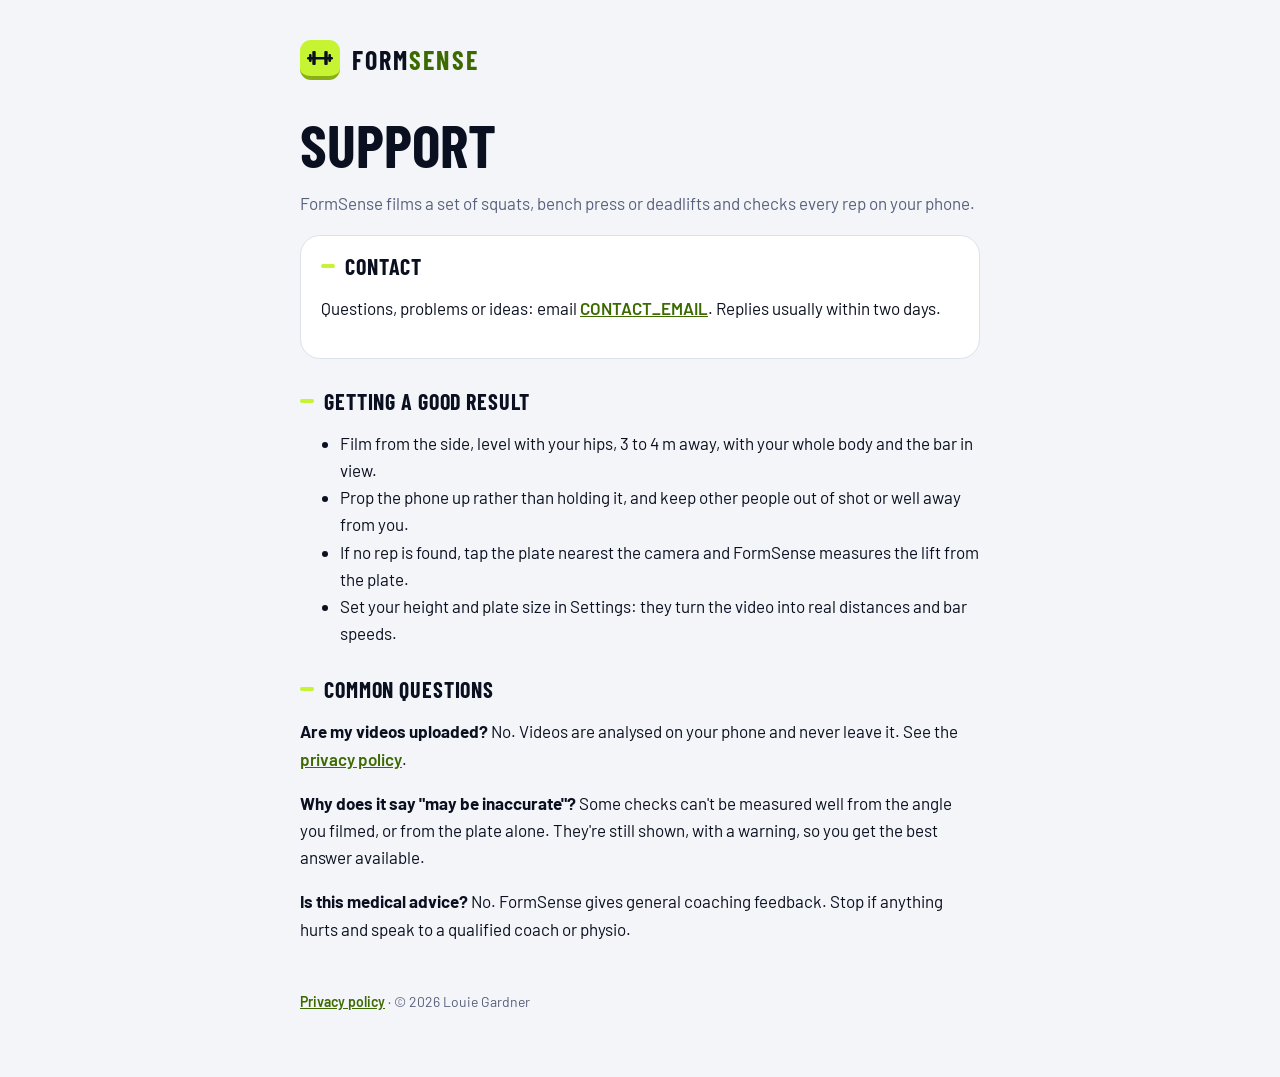
==== index.html @ 8e814369 "Support page and privacy policy (contact email to add before hosting goes live) Co-Authored-By: Clau" ====
<!doctype html><html lang="en"><head><meta charset="utf-8"><meta name="viewport" content="width=device-width, initial-scale=1"><link rel="preconnect" href="https://fonts.googleapis.com"><link rel="stylesheet" href="https://fonts.googleapis.com/css2?family=Barlow+Condensed:wght@700&family=Barlow:wght@400;600&family=JetBrains+Mono:wght@500&display=swap"><link rel="stylesheet" href="style.css"><title>FormSense support</title><meta name="description" content="Help and contact for FormSense, the lifting form check app."></head><body><main>
<a class="brand" href="./"><span class="mark"><svg width="26" height="16" viewBox="0 0 26 16" aria-hidden="true"><rect x="0" y="7" width="26" height="2.4" rx="1.2" fill="#0B1020"/><rect x="2" y="4" width="2.6" height="8" rx="1.1" fill="#0B1020"/><rect x="5.3" y="1" width="3.4" height="14" rx="1.1" fill="#0B1020"/><rect x="17.3" y="1" width="3.4" height="14" rx="1.1" fill="#0B1020"/><rect x="21.4" y="4" width="2.6" height="8" rx="1.1" fill="#0B1020"/></svg></span><b>FORM<span>SENSE</span></b></a>
<h1>Support</h1>
<p class="muted">FormSense films a set of squats, bench press or deadlifts and checks every rep on your phone.</p>
<div class="card"><h2>Contact</h2><p>Questions, problems or ideas: email <a href="mailto:CONTACT_EMAIL">CONTACT_EMAIL</a>. Replies usually within two days.</p></div>
<h2>Getting a good result</h2>
<ul>
<li>Film from the side, level with your hips, 3 to 4 m away, with your whole body and the bar in view.</li>
<li>Prop the phone up rather than holding it, and keep other people out of shot or well away from you.</li>
<li>If no rep is found, tap the plate nearest the camera and FormSense measures the lift from the plate.</li>
<li>Set your height and plate size in Settings: they turn the video into real distances and bar speeds.</li>
</ul>
<h2>Common questions</h2>
<p><b>Are my videos uploaded?</b> No. Videos are analysed on your phone and never leave it. See the <a href="privacy.html">privacy policy</a>.</p>
<p><b>Why does it say "may be inaccurate"?</b> Some checks can't be measured well from the angle you filmed, or from the plate alone. They're still shown, with a warning, so you get the best answer available.</p>
<p><b>Is this medical advice?</b> No. FormSense gives general coaching feedback. Stop if anything hurts and speak to a qualified coach or physio.</p>
<footer><a href="privacy.html">Privacy policy</a> · © 2026 Louie Gardner</footer>
</main></body></html>
---- style.css ----
:root { --bg: #0B1020; --panel: #131A2E; --ink: #EEF1FA; --muted: #8C95B2; --line: #232C45; --lime: #C6F432; --edge: #8AAE16; }
@media (prefers-color-scheme: light) { :root { --bg: #F3F5F9; --panel: #FFFFFF; --ink: #0B1020; --muted: #58617C; --line: #DCE1EB; --lime: #3D6A00; } }
* { box-sizing: border-box; }
body { margin: 0; background: var(--bg); color: var(--ink); font: 400 17px/1.6 "Barlow", system-ui, sans-serif; }
main { max-width: 720px; margin: 0 auto; padding: 40px 20px 64px; }
.brand { display: flex; align-items: center; gap: 12px; text-decoration: none; color: var(--ink); }
.mark { width: 40px; height: 40px; border-radius: 11px; background: #C6F432; border-bottom: 4px solid #8AAE16; display: grid; place-items: center; }
.brand b { font: 700 26px/1 "Barlow Condensed", sans-serif; letter-spacing: .08em; }
.brand b span { color: var(--lime); }
h1 { font: 700 clamp(40px, 9vw, 60px)/.95 "Barlow Condensed", sans-serif; text-transform: uppercase; margin: 36px 0 8px; }
.card h2 { margin-top: 0; }
h2 { font: 700 22px/1.1 "Barlow Condensed", sans-serif; text-transform: uppercase; letter-spacing: .04em; margin: 30px 0 6px; display: flex; align-items: center; gap: 10px; }
h2::before { content: ""; width: 14px; height: 4px; border-radius: 2px; background: #C6F432; }
p, li { color: var(--ink); } .muted { color: var(--muted); }
.date { font: 500 12px/1 "JetBrains Mono", monospace; text-transform: uppercase; letter-spacing: .1em; color: var(--muted); }
.card { background: var(--panel); border: 1px solid var(--line); border-radius: 20px; padding: 18px 20px; margin: 18px 0; }
a { color: var(--lime); font-weight: 600; }
.btn { display: inline-block; background: #C6F432; color: #0B1020; border: 1px solid #8AAE16; border-bottom-width: 4px; border-radius: 16px; padding: 12px 20px; text-decoration: none; font-weight: 600; }
footer { margin-top: 48px; color: var(--muted); font-size: 14px; }
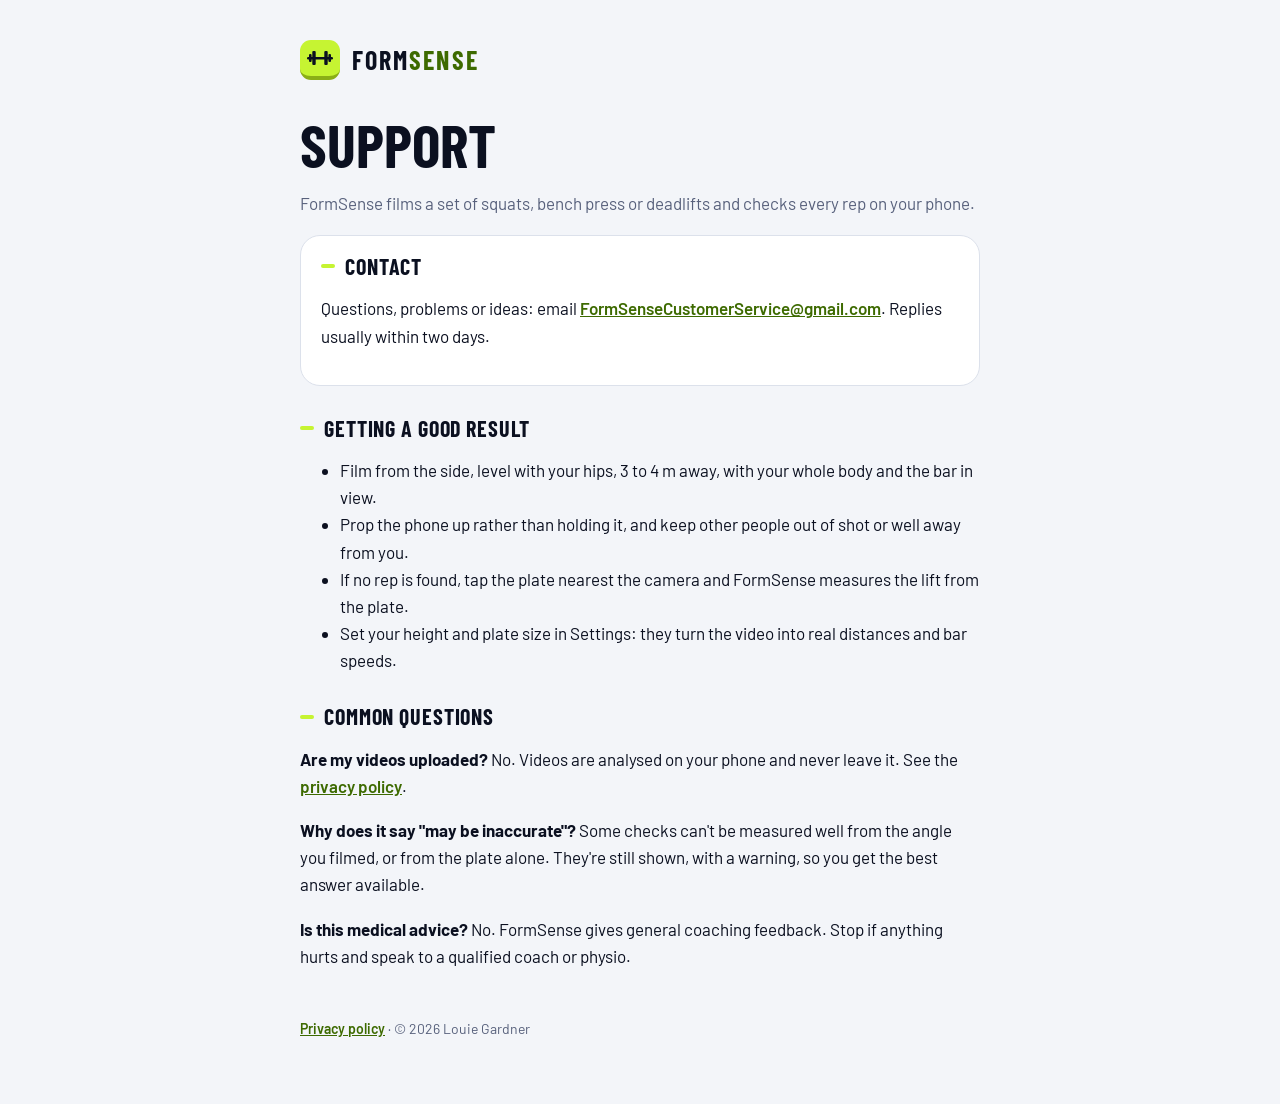
==== commit 9c563ebe: "Contact email Co-Authored-By: Claude Opus 5.5 <noreply@anthropic.com> Claude-Session: https://claude" ====
--- a/index.html
+++ b/index.html
@@ -2,7 +2,7 @@
 <a class="brand" href="./"><span class="mark"><svg width="26" height="16" viewBox="0 0 26 16" aria-hidden="true"><rect x="0" y="7" width="26" height="2.4" rx="1.2" fill="#0B1020"/><rect x="2" y="4" width="2.6" height="8" rx="1.1" fill="#0B1020"/><rect x="5.3" y="1" width="3.4" height="14" rx="1.1" fill="#0B1020"/><rect x="17.3" y="1" width="3.4" height="14" rx="1.1" fill="#0B1020"/><rect x="21.4" y="4" width="2.6" height="8" rx="1.1" fill="#0B1020"/></svg></span><b>FORM<span>SENSE</span></b></a>
 <h1>Support</h1>
 <p class="muted">FormSense films a set of squats, bench press or deadlifts and checks every rep on your phone.</p>
-<div class="card"><h2>Contact</h2><p>Questions, problems or ideas: email <a href="mailto:CONTACT_EMAIL">CONTACT_EMAIL</a>. Replies usually within two days.</p></div>
+<div class="card"><h2>Contact</h2><p>Questions, problems or ideas: email <a href="mailto:FormSenseCustomerService@gmail.com">FormSenseCustomerService@gmail.com</a>. Replies usually within two days.</p></div>
 <h2>Getting a good result</h2>
 <ul>
 <li>Film from the side, level with your hips, 3 to 4 m away, with your whole body and the bar in view.</li>
